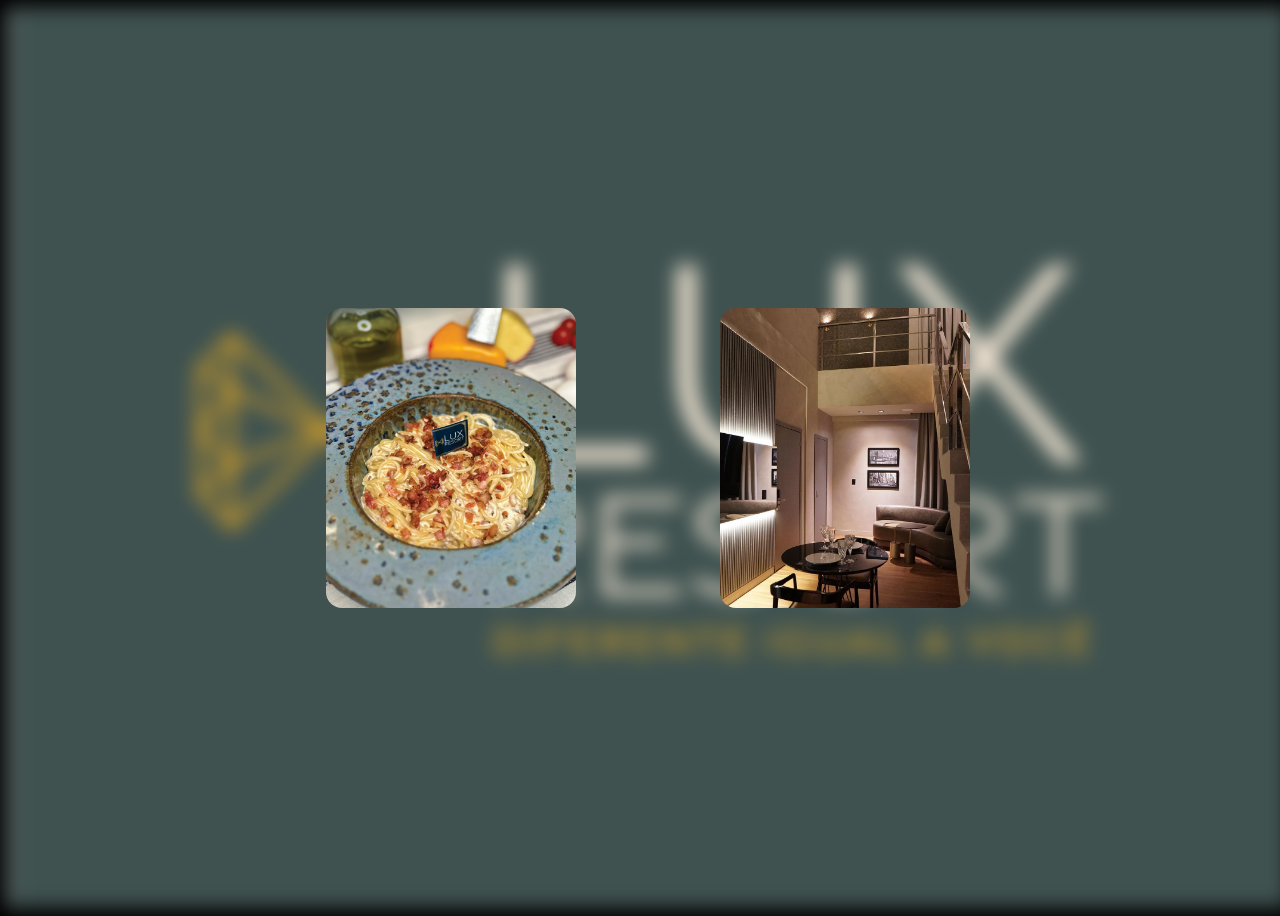
==== index.html @ 56a8a3fa "Actualizar .editorconfig, .gitattributes e mais 31 ficheiros..." ====
<!doctype html>
<html class="no-js" lang="pt-BR">

<head>
  <meta charset="utf-8">
  <meta name="viewport" content="width=device-width, initial-scale=1">
  <title>LUX MOTEL SERVICE</title>

  <!-- Style -->
  <link rel="stylesheet" href="css/style.css">
  <link rel="stylesheet" href="css/index.css">
  <link rel="stylesheet" href="css/button.css">

  <!-- .10 awesome -->
  <link href="https://cdnjs.cloudflare.com/ajax/libs/font-awesome/5.10.2/css/all.css" rel="stylesheet">

  <!-- SEO -->
  <meta name="description" content="">
  <meta property="og:title" content="">
  <meta property="og:type" content="">
  <meta property="og:url" content="">
  <meta property="og:image" content="">
  <meta property="og:image:alt" content="">

  <!-- pre-loading img -->
  <link rel="icon" href="/favicon.ico" sizes="any">
  <link rel="icon" href="/icon.svg" type="image/svg+xml">
  <link rel="apple-touch-icon" href="icon.png">

  <!-- pre-process -->
  <link rel="manifest" href="site.webmanifest">
  <meta name="theme-color" content="#fafafa">

</head>

  <body>
    <div class="background-home">
      <a class="hyperLink" href="https://drive.google.com/file/d/1XRm4GhYorZJZWk4KCx-wT4PeshJGa8SA/view?usp=sharing" target="_blank">
        <figure class="teste">
          <div class="fir-img-card"></div>
          <figcaption>
            <i class="fas fa-utensils"></i>
            <span>Cardápio</span>
          </figcaption>
        </figure>
      </a>
      <a class="hyperLink" href="control.html" >
        <figure>
          <div class="sec-img-card"></div>
          <figcaption>
            <i class="fas fa-th-list"></i>
            <span>Controle</span>
          </figcaption>
        </figure>
      </a>
    </div>
    <script src="js/app.js"></script>
  </body>
</html>
---- css/style.css ----
/*! HTML5 Boilerplate v9.0.1 | MIT License | https://html5boilerplate.com/ */

/* main.css 3.0.0 | MIT License | https://github.com/h5bp/main.css#readme */
/*
 * What follows is the result of much research on cross-browser styling.
 * Credit left inline and big thanks to Nicolas Gallagher, Jonathan Neal,
 * Kroc Camen, and the H5BP dev community and team.
 */

/* ==========================================================================
   Base styles: opinionated defaults
   ========================================================================== */

html {
  color: #222;
  font-size: 1em;
  line-height: 1.4;
}

/*
 * Remove text-shadow in selection highlight:
 * https://twitter.com/miketaylr/status/12228805301
 *
 * Customize the background color to match your design.
 */

::-moz-selection {
  background: #b3d4fc;
  text-shadow: none;
}

::selection {
  background: #b3d4fc;
  text-shadow: none;
}

/*
 * A better looking default horizontal rule
 */

hr {
  display: block;
  height: 1px;
  border: 0;
  border-top: 1px solid #ccc;
  margin: 1em 0;
  padding: 0;
}

/*
 * Remove the gap between audio, canvas, iframes,
 * images, videos and the bottom of their containers:
 * https://github.com/h5bp/html5-boilerplate/issues/440
 */

audio,
canvas,
iframe,
img,
svg,
video {
  vertical-align: middle;
}

/*
 * Remove default fieldset styles.
 */

fieldset {
  border: 0;
  margin: 0;
  padding: 0;
}

/*
 * Allow only vertical resizing of textareas.
 */

textarea {
  resize: vertical;
}

/* ==========================================================================
   Author's custom styles
   ========================================================================== */

/* ==========================================================================
   Helper classes
   ========================================================================== */

/*
 * Hide visually and from screen readers
 */

.hidden,
[hidden] {
  display: none !important;
}

/*
 * Hide only visually, but have it available for screen readers:
 * https://snook.ca/archives/html_and_css/hiding-content-for-accessibility
 *
 * 1. For long content, line feeds are not interpreted as spaces and small width
 *    causes content to wrap 1 word per line:
 *    https://medium.com/@jessebeach/beware-smushed-off-screen-accessible-text-5952a4c2cbfe
 */

.visually-hidden {
  border: 0;
  clip: rect(0, 0, 0, 0);
  height: 1px;
  margin: -1px;
  overflow: hidden;
  padding: 0;
  position: absolute;
  white-space: nowrap;
  width: 1px;
  /* 1 */
}

/*
 * Extends the .visually-hidden class to allow the element
 * to be focusable when navigated to via the keyboard:
 * https://www.drupal.org/node/897638
 */

.visually-hidden.focusable:active,
.visually-hidden.focusable:focus {
  clip: auto;
  height: auto;
  margin: 0;
  overflow: visible;
  position: static;
  white-space: inherit;
  width: auto;
}

/*
 * Hide visually and from screen readers, but maintain layout
 */

.invisible {
  visibility: hidden;
}

/*
 * Clearfix: contain floats
 *
 * The use of `table` rather than `block` is only necessary if using
 * `::before` to contain the top-margins of child elements.
 */

.clearfix::before,
.clearfix::after {
  content: "";
  display: table;
}

.clearfix::after {
  clear: both;
}

/* ==========================================================================
   EXAMPLE Media Queries for Responsive Design.
   These examples override the primary ('mobile first') styles.
   Modify as content requires.
   ========================================================================== */

@media only screen and (min-width: 35em) {
  /* Style adjustments for viewports that meet the condition */
}

@media print,
  (-webkit-min-device-pixel-ratio: 1.25),
  (min-resolution: 1.25dppx),
  (min-resolution: 120dpi) {
  /* Style adjustments for high resolution devices */
}

/* ==========================================================================
   Print styles.
   Inlined to avoid the additional HTTP request:
   https://www.phpied.com/delay-loading-your-print-css/
   ========================================================================== */

@media print {
  *,
  *::before,
  *::after {
    background: #fff !important;
    color: #000 !important;
    /* Black prints faster */
    box-shadow: none !important;
    text-shadow: none !important;
  }

  a,
  a:visited {
    text-decoration: underline;
  }

  a[href]::after {
    content: " (" attr(href) ")";
  }

  abbr[title]::after {
    content: " (" attr(title) ")";
  }

  /*
   * Don't show links that are fragment identifiers,
   * or use the `javascript:` pseudo protocol
   */
  a[href^="#"]::after,
  a[href^="javascript:"]::after {
    content: "";
  }

  pre {
    white-space: pre-wrap !important;
  }

  pre,
  blockquote {
    border: 1px solid #999;
    page-break-inside: avoid;
  }

  tr,
  img {
    page-break-inside: avoid;
  }

  p,
  h2,
  h3 {
    orphans: 3;
    widows: 3;
  }

  h2,
  h3 {
    page-break-after: avoid;
  }
}
---- css/index.css ----
body {
  background: black;
  overflow-y: hidden;
}
.background-home::before {
  content: '';
  position: absolute;
  top: 0;
  left: 0;
  right: 0;
  bottom: 0;
  background-image: url("../img/LOGOTIPO_FUNDOVERDE.jpg");
  background-size: cover;
  background-position: center;
  filter: blur(10px);
  z-index: -1;
}

.background-home {
  position: relative;
  display: flex;
  justify-content: center;
  flex-wrap: wrap;
  align-items: center;
  gap: 4em;
  flex-direction: row;
  width: 100vw;
  height: 100%;
  z-index: 1;
}

@media screen and (min-width: 40.063em) {
  body {
    overflow: hidden;
  }

  .background-home {
    height: 100vh;
  }
}
---- css/button.css ----
.hyperLink {
  text-decoration: none;
}
figure {
  display: grid;
  border-radius: 1rem;
  overflow: hidden;
  cursor: pointer;
}
figure > * {
  grid-area: 1/1;
  transition: .4s;
}
.fir-img-card {
  width: 250px;
  height: 300px;
  background-image: url("../img/Screenshot_3.png");
  background-size: cover;
  background-position: center;
}
.sec-img-card {
  width: 250px;
  height: 300px;
  background-image: url("../img/Screenshot_4.png");
  background-size: cover;
  background-position: center;
}
figure figcaption {
  display: flex;
  align-items: center;
  justify-content: center;
  flex-direction: column;
  font-family: sans-serif;
  font-size: 3rem;
  font-weight: bold;
  color: #0000;
  padding: .75rem;
  background: var(--c, rgba(0, 0, 0, 0.9));
  clip-path: inset(0 var(--_i,100%) 0 0);
  -webkit-mask:
    linear-gradient(#000000 0 0),
    linear-gradient(#000000 0 0);
  -webkit-mask-composite: xor;
  -webkit-mask-clip: text, padding-box;
  margin: -1px;
}
figure:hover figcaption{
  --_i: 0%;
}
figure:hover .fir-img-card,figure:hover .sec-img-card {
  transform: scale(1.2);
  filter: blur(2px);
}
@supports not (-webkit-mask-clip: text) {
  figure figcaption {
    -webkit-mask: none;
    color: #fff;
  }
}

@media screen and (min-width: 40.063em) {

}
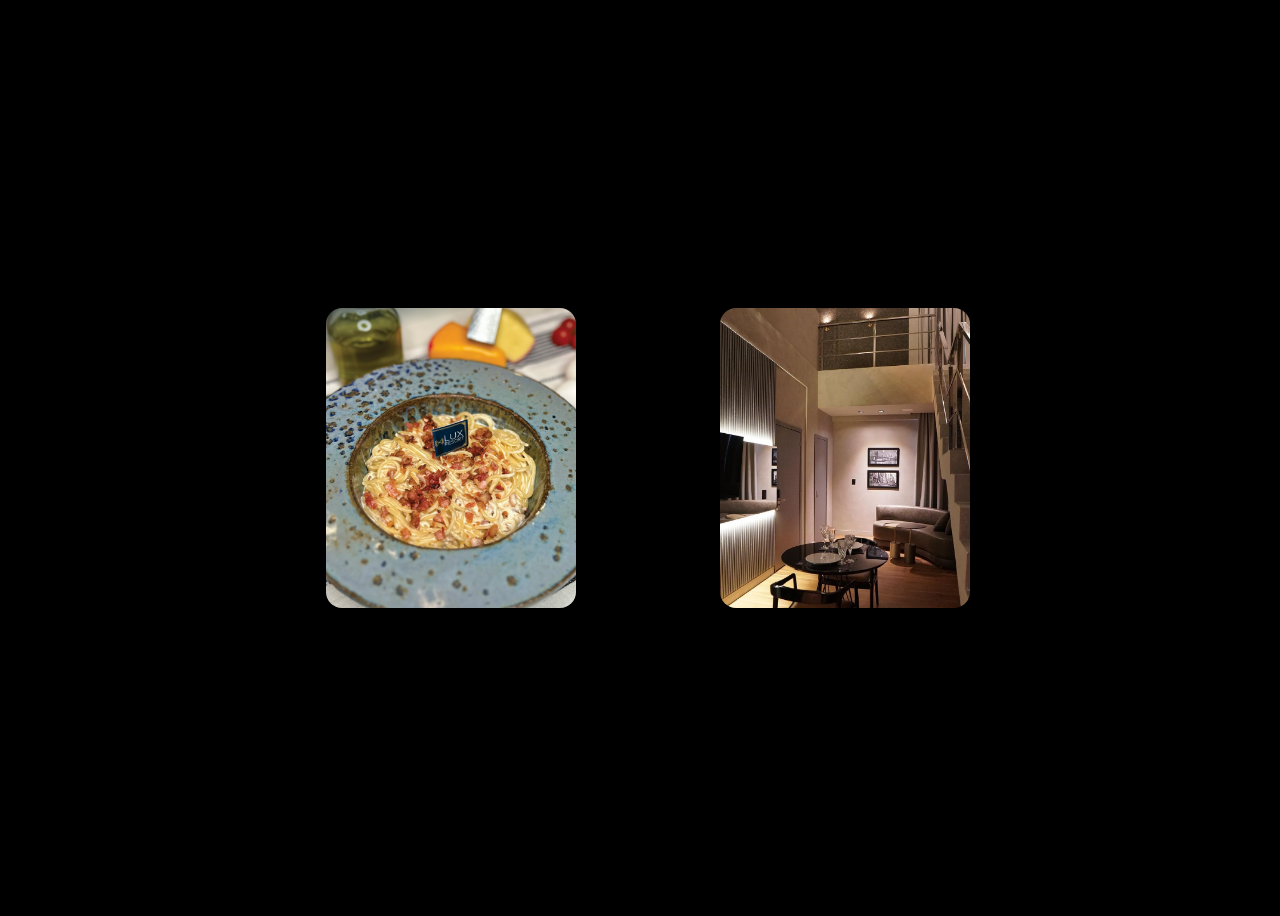
==== commit 7cdc2632: "Feature-5: att da home" ====
--- a/index.html
+++ b/index.html
@@ -34,6 +34,13 @@
 </head>
 
   <body>
+    <div class="background-video">
+      <video autoplay muted loop playsinline>
+        <source src="video/background.mp4" type="video/mp4">
+        Seu navegador não suporta o elemento de vídeo.
+      </video>
+      <div class="background-overlay"></div>
+    </div>
     <div class="background-home">
       <a class="hyperLink" href="https://drive.google.com/file/d/1XRm4GhYorZJZWk4KCx-wT4PeshJGa8SA/view?usp=sharing" target="_blank">
         <figure class="teste">
--- a/css/index.css
+++ b/css/index.css
@@ -3,19 +3,19 @@
   background: black;
   overflow-y: hidden;
 }
-.background-home::before {
-  content: '';
-  position: absolute;
-  top: 0;
-  left: 0;
-  right: 0;
-  bottom: 0;
-  background-image: url("../img/LOGOTIPO_FUNDOVERDE.jpg");
-  background-size: cover;
-  background-position: center;
-  filter: blur(10px);
-  z-index: -1;
-}
+/*.background-home::before {*/
+/*  content: '';*/
+/*  position: absolute;*/
+/*  top: 0;*/
+/*  left: 0;*/
+/*  right: 0;*/
+/*  bottom: 0;*/
+/*  background-image: url("../img/LOGOTIPO_FUNDOVERDE.jpg");*/
+/*  background-size: cover;*/
+/*  background-position: center;*/
+/*  filter: blur(10px);*/
+/*  z-index: -1;*/
+/*}*/
 
 .background-home {
   position: relative;
@@ -27,7 +27,36 @@
   flex-direction: row;
   width: 100vw;
   height: 100%;
-  z-index: 1;
+  z-index: 0;
+}
+
+.background-video {
+  position: absolute;
+  top: 0;
+  left: 0;
+  width: 100%;
+  height: 100%;
+  object-fit: cover;
+  z-index: -2;
+}
+
+.background-video video {
+  position: absolute;
+  top: 0;
+  left: 0;
+  width: 100%;
+  height: 100%;
+  object-fit: cover;
+}
+
+.background-overlay {
+  position: absolute;
+  top: 0;
+  left: 0;
+  width: 100%;
+  height: 100%;
+  background-color: rgba(0, 0, 0, 0.8);
+  z-index: 0;
 }
 
 @media screen and (min-width: 40.063em) {
